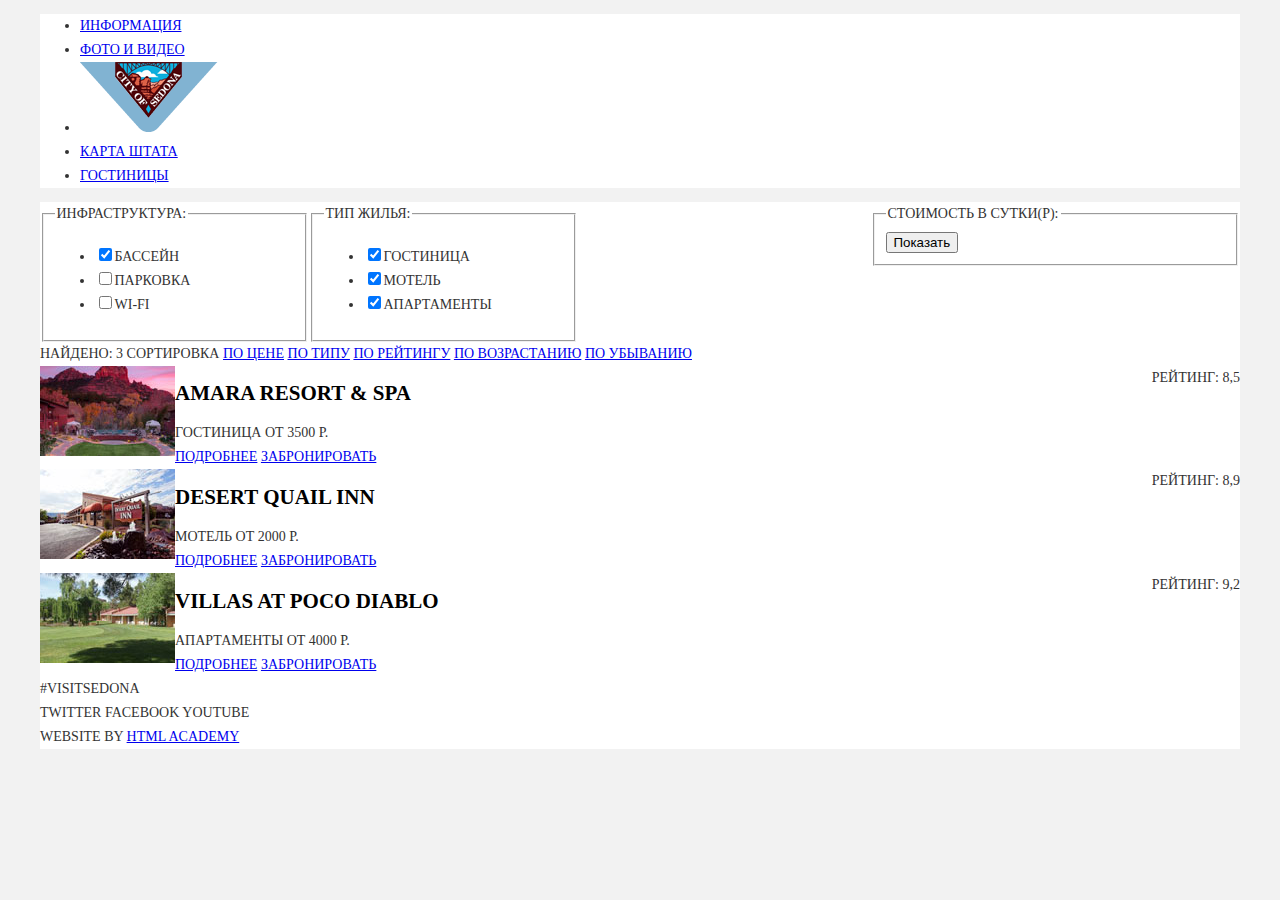
==== catalog.html @ acd62698 "Сетка личного проекта" ====
<!DOCTYPE html>
<html lang="ru">
  <head>
    <meta charset="utf-8">
    <title>HTML Academy: Седона</title>
    <link href="css/style.css" rel="stylesheet">
  </head>
  <body>
    <header class="main-header">
      <div class="container">
        <ul class="main-navigation">
          <li>
            <a href="#">Информация</a>
          </li>
          <li>
            <a href="#">Фото и видео</a>
          </li>
          <li class="logo">
            <a href="#"><img src="img/logo.png" width="138" height="70" alt="Логотип" /></a>
          </li>
          <li>
            <a href="#">Карта штата</a>
          </li>
          <li>
            <a href="#">Гостиницы</a>
          </li>
        </ul>
      </div>
    </header>
    <main class="container">
      <form class="accommodation">
        <fieldset class="accommodation-infrastructure">
          <legend>Инфраструктура:</legend>
          <ul>
            <li><label><input type="checkbox" name="pool" checked />Бассейн</label></li>
            <li><label><input type="checkbox" name="parking" />Парковка</label></li>
            <li><label><input type="checkbox" name="wifi" />Wi-fi</label></li>
          </ul>
        </fieldset>
        <fieldset class="accommodation-type">
          <legend>Тип жилья:</legend>
          <ul>
            <li><label><input type="checkbox" name="hotel" checked />Гостиница</label></li>
            <li><label><input type="checkbox" name="motel" checked />Мотель</label></li>
            <li><label><input type="checkbox" name="apartments" checked />Апартаменты</label></li>
          </ul>
        </fieldset>
        <fieldset class="accommodation-price">
          <legend>Стоимость в сутки(р):</legend>
          <!-- TODO: finish after a screencast -->
          <button type="submit">Показать</button>
        </fieldset>
      </form>
      <section class="catalog">
        <div class="catalog-header">
          <span class="catalog-found-count">Найдено: 3</span>
          <span class="catalog-sort">Сортировка</span>
          <a class="sort-control active" href="#">По цене</a>
          <a class="sort-control" href="#">По типу</a>
          <a class="sort-control" href="#">По рейтингу</a>
          <a class="sort-up" href="#">По возрастанию</a>
          <a class="sort-down active" href="#">По убыванию</a>
        </div>
        <article class="catalog-item">
          <div class="catalog-item-img">
            <img src="img/amara_resort_and_spa.jpg" width="135" height="90" alt="Amara Resort &amp; Spa" />
          </div>
          <div class="catalog-item-info">
            <h2>Amara Resort &amp; Spa</h2>
            <div>
              <span class="catalog-item-type">Гостиница</span>
              <span class="catalog-item-price">от 3500 р.</span>
            </div>
            <div class="catalog-item-buttons">
              <a class="btn btn-more" href="#">Подробнее</a>
              <a class="btn btn-book" href="#">Забронировать</a>
            </div>
          </div>
          <div class="catalog-item-other">
            <div class="catalog-item-stars">
            </div>
            <div class="catalog-item-rating">
              Рейтинг: 8,5
            </div>
          </div>
        </article>
        <article class="catalog-item">
          <div class="catalog-item-img">
            <img src="img/desert_quail_inn.jpg" width="135" height="90" alt="Desert Quail Inn" />
          </div>
          <div class="catalog-item-info">
            <h2>Desert Quail Inn</h2>
            <div>
              <span class="catalog-item-type">Мотель</span>
              <span class="catalog-item-price">от 2000 р.</span>
            </div>
            <div class="catalog-item-buttons">
              <a class="btn btn-more" href="#">Подробнее</a>
              <a class="btn btn-book" href="#">Забронировать</a>
            </div>
          </div>
          <div class="catalog-item-other">
            <div class="catalog-item-stars">
            </div>
            <div class="catalog-item-rating">
              Рейтинг: 8,9
            </div>
          </div>
        </article>
        <article class="catalog-item">
          <div class="catalog-item-img">
            <img src="img/villas_at_poco_diablo.jpg" width="135" height="90" alt="Villas at Poco Diablo" />
          </div>
          <div class="catalog-item-info">
            <h2>Villas at Poco Diablo</h2>
            <div>
              <span class="catalog-item-type">Апартаменты</span>
              <span class="catalog-item-price">от 4000 р.</span>
            </div>
            <div class="catalog-item-buttons">
              <a class="btn btn-more" href="#">Подробнее</a>
              <a class="btn btn-book" href="#">Забронировать</a>
            </div>
          </div>
          <div class="catalog-item-other">
            <div class="catalog-item-stars">
            </div>
            <div class="catalog-item-rating">
              Рейтинг: 9,2
            </div>
          </div>
        </article>
      </section>
    </main>
    <footer class="main-footer">
      <div class="container">
        <section class="footer-hashtag">
          #visitsedona
        </section>
        <section class="footer-social">
          <a class="social-btn social-btn-twitter">Twitter</a>
          <a class="social-btn social-btn-facebook">Facebook</a>
          <a class="social-btn social-btn-youtube">Youtube</a>
        </section>
        <section class="footer-copyright">
          <!-- Поменял img на a, что бы картинку в фоне можно было бы менять при наведении/клике-->
          Website by <a class="academy" href="http://htmlacademy.ru">HTML Academy</a>
        </section>
      </div>
    </footer>
  </body>
</html>
---- css/style.css ----
body {
  font-size: 14px;
  line-height: 24px;
  color: #333333;
  font-weight: normal;
  font-family: "PT Sans";
  text-transform: uppercase;
  background: #f2f2f2;
}
h1 {
  font-size: 21px;
  line-height: 26px;
  color: #000000;
  font-weight: bold;
}
h2 {
  font-size: 21px;
  line-height: 21px;
  color: #000000;
  font-weight: bold;
}
.container {
  width: 1200px;
  margin-left: auto;
  margin-right: auto;
  background: #ffffff;
}
.index-image {
  margin-bottom: 60px;
}
.intro {
  width: 575px;
  margin-left: auto;
  margin-right: auto;
  text-align: center;
}
.reasons {
  font-size: 0;
  line-height: 0;
}
.reason-item {
  display: inline-block;
  vertical-align: top;
  width: 400px;
  font-size: 14px;
  text-align: center;
  line-height: 21px;
}
.reason-image {
  display: inline-block;
  width: 800px;
}
.recommendations {
  font-size: 0;
}
.recommendation-item {
  display: inline-block;
  vertical-align: top;
  width: 400px;
  font-size: 14px;
  text-align: center;
}
.accommodation::after {
  content: '';
  display: table;
  clear:both;
}
.accommodation-infrastructure {
  float: left;
  width: 240px;
}
.accommodation-type {
  float: left;
  width: 240px;
}
.accommodation-price {
  float: right;
  width: 340px;
}
.catalog-item::after {
  content: '';
  display: table;
  clear:both;
}
.catalog-item-img {
  float: left;
}
.catalog-item-info {
  float: left;
}
.catalog-item-other {
  float: right;
}
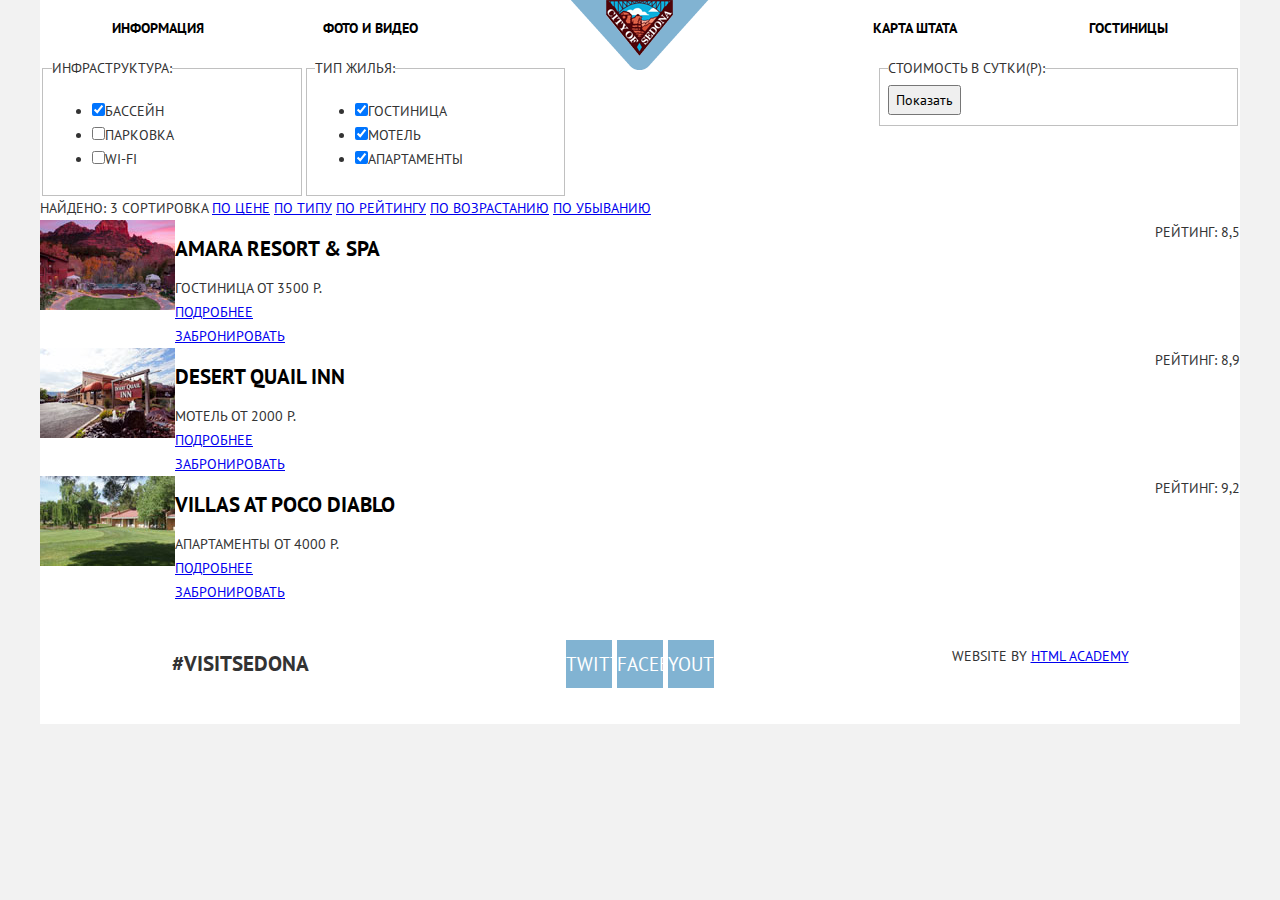
==== commit c57da720: "Декоративные элементы личного проекта (index)" ====
--- a/catalog.html
+++ b/catalog.html
@@ -3,26 +3,28 @@
   <head>
     <meta charset="utf-8">
     <title>HTML Academy: Седона</title>
+    <link href="css/normalize.css" rel="stylesheet">
+    <link href="https://fonts.googleapis.com/css?family=PT+Sans:400,700&subset=cyrillic" rel="stylesheet">
     <link href="css/style.css" rel="stylesheet">
   </head>
   <body>
     <header class="main-header">
       <div class="container">
+        <div class="logo">
+          <a href="#"><img src="img/logo.png" width="138" height="70" alt="Логотип" /></a>
+        </div>
         <ul class="main-navigation">
-          <li>
+          <li class="left">
             <a href="#">Информация</a>
           </li>
-          <li>
+          <li class="left">
             <a href="#">Фото и видео</a>
           </li>
-          <li class="logo">
-            <a href="#"><img src="img/logo.png" width="138" height="70" alt="Логотип" /></a>
+          <li class="right">
+            <a href="#">Гостиницы</a>
           </li>
-          <li>
+          <li class="right">
             <a href="#">Карта штата</a>
-          </li>
-          <li>
-            <a href="#">Гостиницы</a>
           </li>
         </ul>
       </div>
--- a/css/style.css
+++ b/css/style.css
@@ -19,20 +19,110 @@
   color: #000000;
   font-weight: bold;
 }
+/* symbols-sedona start */
+@font-face {
+  font-weight: normal;
+  font-style: normal;
+
+  font-family: "symbols-sedona";
+  src: url("../fonts/symbols-sedona.woff") format("woff"),
+       url("../fonts/symbols-sedona.woff2") format("woff2");
+}
+[class^="icon-"]::before,
+[class*=" icon-"]::before {
+  display: inline-block;
+  width: 1em;
+  margin-right: 0.2em;
+  margin-left: 0.2em;
+  font-weight: normal;
+  line-height: 1em;
+  font-family: "symbols-sedona";
+  text-align: center;
+  text-transform: none;
+  text-decoration: inherit;
+  font-style: normal;
+  font-variant: normal;
+  speak: none;
+}
+.icon-facebook::before { content: "\66"; } /* "f" */
+.icon-twitter::before { content: "\74"; } /* "t" */
+.icon-up-dir::before { content: "\25b2"; } /* "▲" */
+.icon-down-dir::before { content: "\25bc"; } /* "▼" */
+.icon-star::before { content: "\2605"; } /* "★" */
+.icon-check-off::before { content: "\2610"; } /* "☐" */
+.icon-check-on::before { content: "\2611"; } /* "☑" */
+.icon-calendar::before { content: "\e800"; } /* "" */
+.icon-plus::before { content: "\e801"; } /* "" */
+.icon-minus::before { content: "\e802"; } /* "" */
+.icon-youtube::before { content: "\f39e"; } /* "" */
+/* symbols-sedona end */
 .container {
   width: 1200px;
   margin-left: auto;
   margin-right: auto;
   background: #ffffff;
 }
+.sprite {
+    background-image: url('../img/spritesheet.png');
+    background-repeat: no-repeat;
+    display: block;
+}
+.logo {
+  position: absolute;
+  top: 0;
+  left: 50%;
+  margin-left: -69px;
+}
+.main-navigation {
+  margin: 0;
+  padding: 0 72px;
+  list-style: none;
+}
+.main-navigation .left{
+  float: left;
+  text-align: left;
+}
+.main-navigation .right{
+  float: right;
+  text-align: right;
+}
+.main-navigation li {
+  display: inline-block;
+  width: 20%;
+  vertical-align: top;
+}
+.main-navigation a {
+  line-height: 56px;
+  text-decoration: none;
+  color: #000000;
+  font-weight: bold;
+  white-space: nowrap;
+}
 .index-image {
-  margin-bottom: 60px;
+  margin-bottom: 57px;
 }
 .intro {
   width: 575px;
   margin-left: auto;
   margin-right: auto;
-  text-align: center;
+  margin-bottom: 50px;
+  text-align: center;
+  line-height: 26px;
+}
+.intro h1{
+  margin-bottom: 25px;
+  font-size: 21px;
+  font-weight: bold;
+}
+.light-blue-bg {
+  background-color: #81b3d2;
+  color: #ffffff;
+}
+.light-blue-bg h2{
+  color: #ffffff;
+}
+.light-gray-bg {
+  background-color: #eeeeee;
 }
 .reasons {
   font-size: 0;
@@ -41,10 +131,24 @@
 .reason-item {
   display: inline-block;
   vertical-align: top;
+  padding-top: 37px;
+  padding-left: 46px;
+  padding-right: 46px;
   width: 400px;
+  min-height: 256px;
+  box-sizing: border-box;
   font-size: 14px;
   text-align: center;
   line-height: 21px;
+}
+.reason-item.reason-item-bottom {
+  padding-top: 30px;
+}
+.reason-item h2 {
+  margin-bottom: 22px;
+}
+.reason-item .reason-num {
+  margin-bottom: 22px;
 }
 .reason-image {
   display: inline-block;
@@ -54,11 +158,271 @@
   font-size: 0;
 }
 .recommendation-item {
+  position: relative;
   display: inline-block;
   vertical-align: top;
+  padding-top: 147px;
+  padding-left: 54px;
+  padding-right: 54px;
   width: 400px;
-  font-size: 14px;
-  text-align: center;
+  box-sizing: border-box;
+  font-size: 14px;
+  text-align: center;
+}
+.recommendation-item h2 {
+  margin-bottom: 22px;
+  line-height: 21px;
+}
+.recommendation-item p {
+  margin-bottom: 85px;
+  line-height: 21px;
+}
+.sprite-icon_food {
+  position: absolute;
+  top: 60px;
+  left: 50%;
+  margin-left: -37px;
+  width: 74px;
+  height: 70px;
+  background-position: -128px -5px;
+}
+.sprite-icon_gift {
+  position: absolute;
+  top: 60px;
+  left: 50%;
+  margin-left: -32px;
+  width: 64px;
+  height: 76px;
+  background-position: -128px -85px;
+}
+.sprite-icon_house {
+  position: absolute;
+  top: 60px;
+  left: 50%;
+  margin-left: -37px;
+  width: 75px;
+  height: 72px;
+  background-position: -5px -171px;
+}
+.hotels-search {
+  width: 450px;
+  padding-top: 55px;
+  margin-left: auto;
+  margin-right: auto;
+  text-align: center;
+}
+.hotels-search-promo {
+  margin-bottom: 30px;
+  font-size: 30px;
+  font-weight: bold;
+  line-height: 24px;
+  color: #000000;
+}
+.hotels-search p {
+  margin-bottom: 45px;
+}
+.btn {
+  display: block;
+  cursor: pointer;
+}
+.btn-hotel {
+  width: 568px;
+  height: 86px;
+  margin-left: auto;
+  margin-right: auto;
+  color: #ffffff;
+  background-color: #766357;
+  font-size: 21px;
+  font-weight: bold;
+  line-height: 86px;
+  text-transform: uppercase;
+  text-align: center;
+  text-decoration: none;
+}
+.btn-hotel:hover {
+  background-color: #604e43;
+}
+.btn-hotel:active {
+  background-color: #503e33;
+  color: #857871;
+}
+.hotels-map {
+  position: relative;
+}
+.modal {
+  display: block;
+}
+.modal-booking {
+  position: absolute;
+  top: 0;
+  left: 50%;
+  margin-left: -284px;
+  width: 568px;
+  padding-top: 41px;
+  min-height: 395px;
+  box-sizing: border-box;
+  background-color: #fff;
+  font-size: 14px;
+  font-weight: bold;
+  color: #000000;
+}
+.modal-booking table {
+  width: 458px;
+  margin-left: auto;
+  margin-right: auto;
+  font-size: 0;
+  vertical-align: middle;
+}
+.booking-small-cell {
+  width: 115px;
+  font-size: 14px;
+}
+.booking-big-cell {
+  position: relative;
+  width: 344px;
+  padding-top: 14px;
+  padding-bottom: 14px;
+}
+.booking-date {
+  width: 100%;
+  height: 38px;
+  box-sizing: border-box;
+  padding-left: 10px;
+  border-width: 0;
+  font-size: 14px;
+  background-color: #f2f2f2;
+  text-transform: uppercase;
+}
+.icon-calendar {
+  position: absolute;
+  top: 50%;
+  right:8px;
+  margin-top: -12px;
+  font-size: 21px;
+  color: #c2c2c2;
+  cursor: pointer;
+}
+.icon-calendar:hover {
+  color: #000000;
+}
+.icon-calendar:active {
+  color: #81b3d2;
+}
+.modal-booking-counter {
+  display: inline-block;
+  box-sizing: border-box;
+  width: 38px;
+  height: 38px;
+  font-size: 14px;
+  border-width: 0;
+  background-color: #f2f2f2;
+  text-align: center;
+}
+.btn-qty {
+  display: inline-block;
+  width: 38px;
+  height: 38px;
+  border-width: 0;
+  font-size: 14px;
+  background-color: #f2f2f2;
+  text-align: center;
+  color: #a9a9a9;
+}
+.btn-qty:hover {
+  color: #000000;
+}
+.btn-qty:active {
+  color: #81b3d2;
+}
+.booking-adults-count {
+  float: left;
+}
+.booking-children {
+  float: left;
+  padding-left: 50px;
+  font-size: 14px;
+  line-height: 38px;
+}
+.booking-children-count {
+  float: right;
+}
+.btn-hotel-search {
+  width: 455px;
+  height: 58px;
+  margin-top: 40px;
+  margin-left: auto;
+  margin-right: auto;
+  background-color: #81b3d2;
+  border-width: 0;
+  font-size: 21px;
+  text-transform: uppercase;
+  color: #ffffff;
+}
+.btn-hotel-search:hover {
+  background-color: #669ec0;
+}
+.btn-hotel-search:active {
+  background-color: #5496bd;
+  color: #88b6d1;
+}
+.main-footer {
+  font-size: 0;
+  text-align: center;
+}
+.main-footer-index {
+  opacity: 0.9;
+  margin-top: -120px;
+}
+.footer-hashtag, .footer-social, .footer-copyright {
+  display: inline-block;
+  vertical-align: top;
+  min-height: 120px;
+  box-sizing: border-box;
+  width: 400px;
+  text-align: center;
+}
+.footer-hashtag {
+  font-size: 21px;
+  font-weight: bold;
+  line-height: 120px;
+}
+.footer-social {
+  font-size: 19px;
+}
+.social-btn {
+  display: inline-block;
+  vertical-align: top;
+  margin-top: 36px;
+  width: 46px;
+  height: 48px;
+  line-height: 48px;
+  text-align: center;
+  color: #ffffff;
+  background-color: #81b3d2;
+}
+.social-btn:hover {
+  background-color: #669ec0;
+}
+.social-btn:active {
+  background-color: #5496bd;
+  color: #88b6d1;
+}
+.footer-copyright {
+  padding-top: 40px;
+  font-size: 14px;
+}
+.sprite-academy_logo {
+  display: inline-block;
+  vertical-align: middle;
+  width: 113px;
+  height: 39px;
+  background-position: -5px -5px;
+}
+.sprite-academy_logo:hover {
+  background-position: -5px -103px;
+}
+.sprite-academy_logo:active {
+  background-position: -5px -54px;
 }
 .accommodation::after {
   content: '';
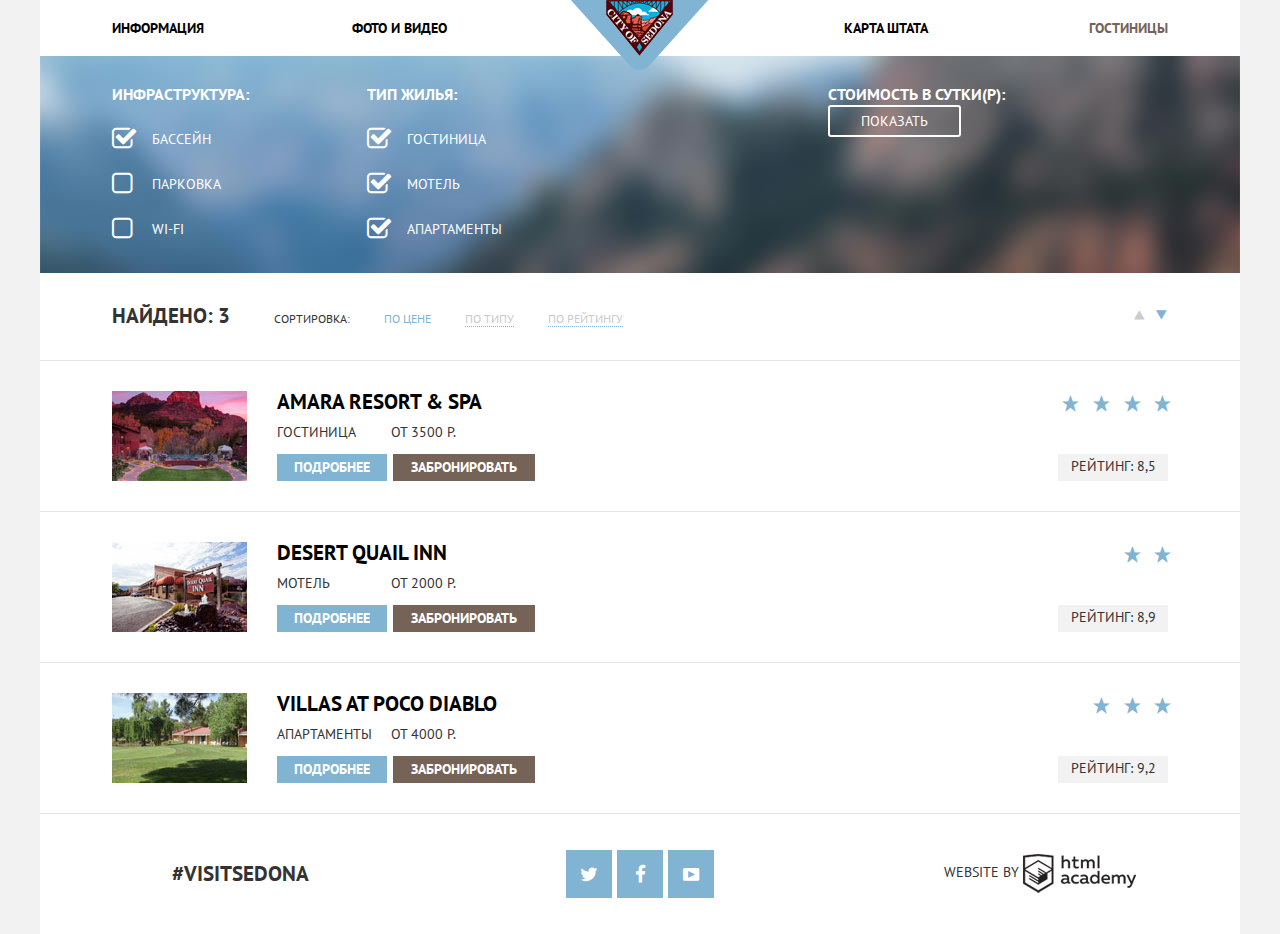
==== commit 0da2181e: "Декоративные элементы личного проекта (catalog)" ====
--- a/catalog.html
+++ b/catalog.html
@@ -21,7 +21,7 @@
             <a href="#">Фото и видео</a>
           </li>
           <li class="right">
-            <a href="#">Гостиницы</a>
+            <a class="active" href="#">Гостиницы</a>
           </li>
           <li class="right">
             <a href="#">Карта штата</a>
@@ -34,34 +34,34 @@
         <fieldset class="accommodation-infrastructure">
           <legend>Инфраструктура:</legend>
           <ul>
-            <li><label><input type="checkbox" name="pool" checked />Бассейн</label></li>
-            <li><label><input type="checkbox" name="parking" />Парковка</label></li>
-            <li><label><input type="checkbox" name="wifi" />Wi-fi</label></li>
+            <li><input type="checkbox" name="pool" id="chk_pool" checked /><label for="chk_pool">Бассейн</label></li>
+            <li><input type="checkbox" name="parking" id="chk_parking" /><label for="chk_parking">Парковка</label></li>
+            <li><input type="checkbox" name="wifi" id="chk_wifi" /><label for="chk_wifi">Wi-fi</label></li>
           </ul>
         </fieldset>
         <fieldset class="accommodation-type">
           <legend>Тип жилья:</legend>
           <ul>
-            <li><label><input type="checkbox" name="hotel" checked />Гостиница</label></li>
-            <li><label><input type="checkbox" name="motel" checked />Мотель</label></li>
-            <li><label><input type="checkbox" name="apartments" checked />Апартаменты</label></li>
+            <li><input type="checkbox" name="hotel" id="chk_hotel" checked /><label for="chk_hotel">Гостиница</label></li>
+            <li><input type="checkbox" name="motel" id="chk_motel" checked /><label for="chk_motel">Мотель</label></li>
+            <li><input type="checkbox" name="apartments" id="chk_apartments" checked /><label for="chk_apartments">Апартаменты</label></li>
           </ul>
         </fieldset>
         <fieldset class="accommodation-price">
           <legend>Стоимость в сутки(р):</legend>
           <!-- TODO: finish after a screencast -->
-          <button type="submit">Показать</button>
+          <button class="btn btn-filter" type="submit">Показать</button>
         </fieldset>
       </form>
       <section class="catalog">
         <div class="catalog-header">
           <span class="catalog-found-count">Найдено: 3</span>
-          <span class="catalog-sort">Сортировка</span>
+          <span class="catalog-sort">Сортировка:</span>
           <a class="sort-control active" href="#">По цене</a>
           <a class="sort-control" href="#">По типу</a>
           <a class="sort-control" href="#">По рейтингу</a>
-          <a class="sort-up" href="#">По возрастанию</a>
-          <a class="sort-down active" href="#">По убыванию</a>
+          <a class="sort-dir icon-down-dir active" href="#"></a>
+          <a class="sort-dir icon-up-dir" href="#"></a>
         </div>
         <article class="catalog-item">
           <div class="catalog-item-img">
@@ -80,6 +80,10 @@
           </div>
           <div class="catalog-item-other">
             <div class="catalog-item-stars">
+              <i class="icon-star"></i>
+              <i class="icon-star"></i>
+              <i class="icon-star"></i>
+              <i class="icon-star"></i>
             </div>
             <div class="catalog-item-rating">
               Рейтинг: 8,5
@@ -92,7 +96,7 @@
           </div>
           <div class="catalog-item-info">
             <h2>Desert Quail Inn</h2>
-            <div>
+            <div class="catalog-item-text">
               <span class="catalog-item-type">Мотель</span>
               <span class="catalog-item-price">от 2000 р.</span>
             </div>
@@ -103,6 +107,8 @@
           </div>
           <div class="catalog-item-other">
             <div class="catalog-item-stars">
+              <i class="icon-star"></i>
+              <i class="icon-star"></i>
             </div>
             <div class="catalog-item-rating">
               Рейтинг: 8,9
@@ -126,6 +132,9 @@
           </div>
           <div class="catalog-item-other">
             <div class="catalog-item-stars">
+              <i class="icon-star"></i>
+              <i class="icon-star"></i>
+              <i class="icon-star"></i>
             </div>
             <div class="catalog-item-rating">
               Рейтинг: 9,2
@@ -140,13 +149,12 @@
           #visitsedona
         </section>
         <section class="footer-social">
-          <a class="social-btn social-btn-twitter">Twitter</a>
-          <a class="social-btn social-btn-facebook">Facebook</a>
-          <a class="social-btn social-btn-youtube">Youtube</a>
+          <a class="social-btn" href="#"><span class="icon-twitter"></span></a>
+          <a class="social-btn" href="#"><span class="icon-facebook"></span></a>
+          <a class="social-btn" href="#"><span class="icon-youtube"></span></a>
         </section>
         <section class="footer-copyright">
-          <!-- Поменял img на a, что бы картинку в фоне можно было бы менять при наведении/клике-->
-          Website by <a class="academy" href="http://htmlacademy.ru">HTML Academy</a>
+          Website by <a class="academy" href="http://htmlacademy.ru"><i class="sprite sprite-academy_logo"></i></a>
         </section>
       </div>
     </footer>
--- a/css/style.css
+++ b/css/style.css
@@ -78,6 +78,11 @@
   padding: 0 72px;
   list-style: none;
 }
+.main-navigation::after {
+  content: '';
+  display: table;
+  clear:both;
+}
 .main-navigation .left{
   float: left;
   text-align: left;
@@ -88,7 +93,7 @@
 }
 .main-navigation li {
   display: inline-block;
-  width: 20%;
+  width: 240px;
   vertical-align: top;
 }
 .main-navigation a {
@@ -97,6 +102,21 @@
   color: #000000;
   font-weight: bold;
   white-space: nowrap;
+}
+.main-navigation a:hover {
+  color: #81b3d2;
+}
+.main-navigation a:active {
+  color: #b2b2b2;
+}
+.main-navigation a.active {
+  color: #766357;
+}
+.main-navigation a.active:hover {
+  color: #604e43;
+}
+.main-navigation a.active:active {
+  color: #d6d0cc;
 }
 .index-image {
   margin-bottom: 57px;
@@ -424,22 +444,160 @@
 .sprite-academy_logo:active {
   background-position: -5px -54px;
 }
+.accommodation {
+  min-height: 217px;
+  padding-left: 72px;
+  padding-right: 72px;
+  padding-top: 28px;
+  box-sizing: border-box;
+  background: url(../img/sedona_blurred.jpg) no-repeat 0 0;
+  background-size: 100%;
+  color: #ffffff;
+}
 .accommodation::after {
   content: '';
   display: table;
   clear:both;
 }
+.accommodation legend {
+  font-weight: bold;
+  font-size: 16px;
+  line-height: 21px;
+}
+.accommodation fieldset {
+  margin: 0;
+  padding: 0;
+}
+.accommodation ul {
+  list-style: none;
+  margin: 0;
+  padding: 0;
+  font-size: 14px;
+  line-height: 21px;
+}
 .accommodation-infrastructure {
   float: left;
-  width: 240px;
+  width: 255px;
+  border-width: 0;
 }
 .accommodation-type {
   float: left;
-  width: 240px;
+  width: 255px;
+  border-width: 0;
 }
 .accommodation-price {
   float: right;
   width: 340px;
+  border-width: 0;
+}
+input[type="checkbox"] {
+  display: none;
+}
+input[type="checkbox"] + label {
+  display: table;
+  margin: 24px 0;
+  line-height: 21px;
+  padding-left: 40px;
+  position: relative;
+  cursor: pointer;
+}
+input[type="checkbox"] + label::before {
+  content: "\2610";
+  position: absolute;
+  top: 0;
+  left: 0;
+  width: 10px;
+  height: 10px;
+  font-family: "symbols-sedona";
+  font-size: 26px;
+}
+input[type="checkbox"]:checked + label::before {
+  content: "\2611";
+}
+input[type="checkbox"]:disabled + label::before {
+  color: #6a6a6a;
+}
+.btn-filter {
+  width: 133px;
+  height: 32px;
+  box-sizing: border-box;
+  border: 2px solid #ffffff;
+  border-radius: 3px;
+  color: #ffffff;
+  font-size: 14px;
+  line-height: 21px;
+  text-transform: uppercase;
+  background-color: transparent;
+}
+.btn-filter:hover {
+  color: #000000;
+  background-color: #ffffff;
+}
+.catalog-header {
+  margin-bottom: 30px;
+  padding: 30px 72px;
+  border-bottom: 1px solid #e5e5e5;
+}
+.catalog-found-count {
+  margin-right: 40px;
+  font-size: 21px;
+  font-weight: bold;
+  line-height: 26px;
+}
+.catalog-sort {
+  margin-right: 30px;
+  font-size: 12px;
+  line-height: 18px;
+}
+.sort-control {
+  margin-right: 30px;
+  font-size: 12px;
+  line-height: 18px;
+  color: #cacaca;
+  text-decoration: none;
+  border-bottom: 1px dotted #81b3d2;
+}
+.sort-control:hover {
+  color: #81b3d2;
+}
+.sort-control:active {
+  color: #000000;
+  border-bottom: 0;
+}
+.sort-control.active {
+  color: #81b3d2;
+  border-bottom: 0;
+  cursor: default;
+}
+.sort-dir {
+  float: right;
+  margin-right: -10px;
+  text-decoration: none;
+  color: #cccccc;
+  font-size: 23px;
+  line-height: 20px;
+}
+.sort-dir:hover {
+  color: #000000;
+}
+.sort-dir:active {
+  color: #81b3d2;
+}
+.sort-dir.active {
+  color: #81b3d2;
+  cursor: default;
+}
+.catalog-item {
+  position: relative;
+  min-height: 90px;
+  box-sizing: border-box;
+  margin-bottom: 30px;
+  padding: 0 72px;
+  padding-bottom: 30px;
+  border-bottom: 1px solid #e5e5e5;
+}
+.catalog-item:last-child {
+  margin-bottom: 0;
 }
 .catalog-item::after {
   content: '';
@@ -448,10 +606,89 @@
 }
 .catalog-item-img {
   float: left;
+  margin-right: 30px;
+
+}
+.catalog-item-img img {
+  vertical-align: top;
 }
 .catalog-item-info {
   float: left;
 }
+.catalog-item-info h2 {
+  margin: 0;
+  margin-bottom: 8px;
+  font-size: 21px;
+  font-weight: bold;
+}
+
+.catalog-item-type, .catalog-item-price {
+  display: inline-block;
+  vertical-align: top;
+  width: 110px;
+}
+.catalog-item-price {
+  display: inline-block;
+  vertical-align: top;
+}
+.catalog-item-buttons {
+  position: absolute;
+  bottom: 30px;
+  left: 237px;
+  font-size: 0;
+}
+.catalog-item-buttons .btn {
+  display: inline-block;
+  vertical-align: top;
+  line-height: 27px;
+  text-align: center;
+  text-decoration: none;
+  font-size: 14px;
+  font-weight: bold;
+  color: #ffffff;
+}
+.btn-more {
+  margin-right: 6px;
+  width: 110px;
+  height: 27px;
+  background-color: #81b3d2;
+}
+.btn-more:hover {
+  background-color: #669ec0;
+}
+.btn-more:active {
+  background-color: #5496bd;
+  color: #88b6d1;
+}
+.btn-book {
+  width: 142px;
+  height: 27px;
+  background-color: #766357;
+}
+.btn-book:hover {
+  background-color: #604e43;
+}
+.btn-book:active {
+  background-color: #503e33;
+  color: #857871;
+}
 .catalog-item-other {
   float: right;
 }
+.catalog-item-stars {
+  margin-right: -8px;
+  text-align: right;
+}
+.catalog-item-stars .icon-star {
+  font-size: 19px;
+  color: #81b3d2;
+}
+.catalog-item-rating {
+  position: absolute;
+  bottom: 30px;
+  right: 72px;
+  width: 110px;
+  height: 27px;
+  background-color: #f2f2f2;
+  text-align: center;
+}
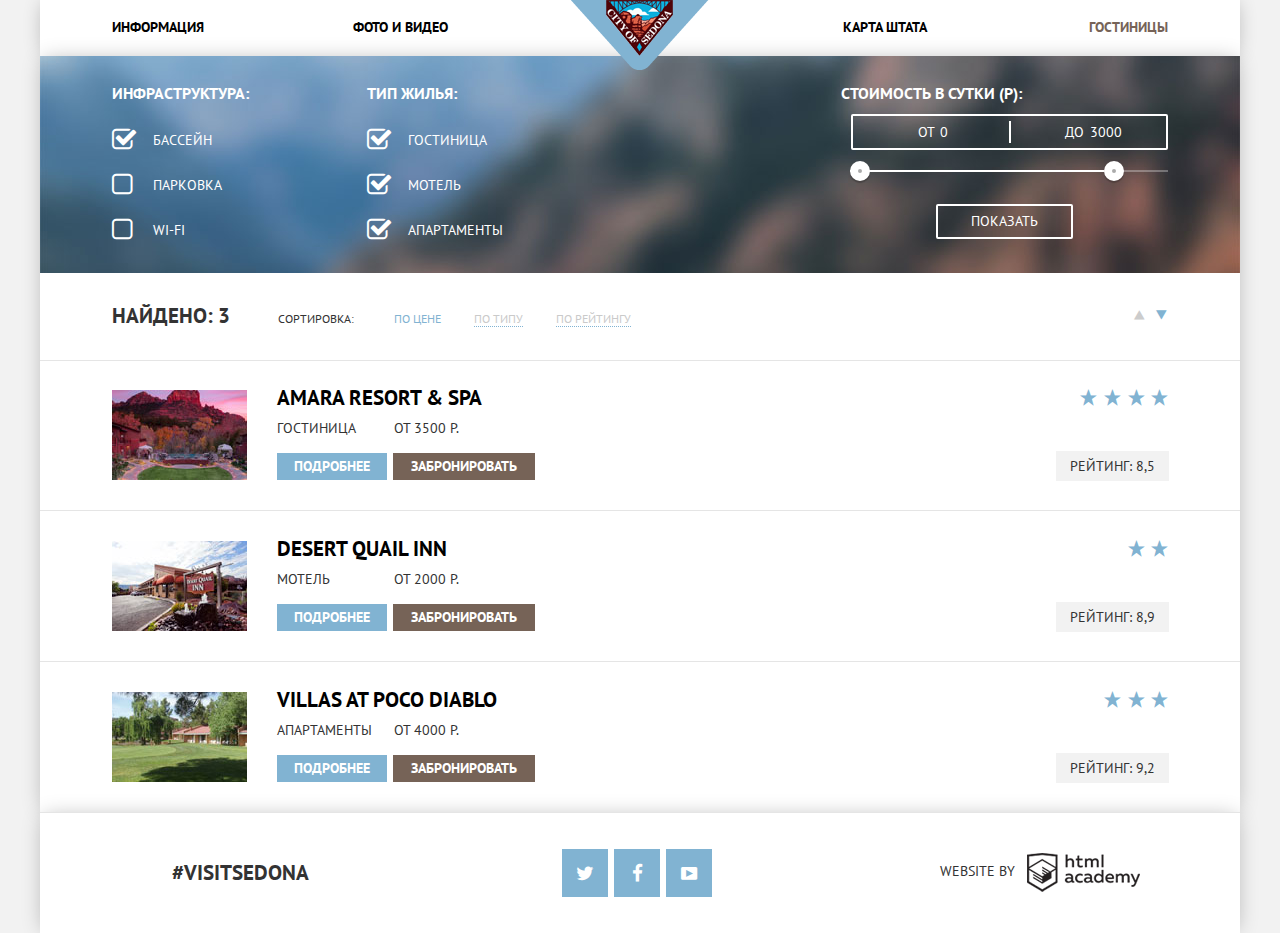
==== commit af711446: "Работа над ошибками" ====
--- a/catalog.html
+++ b/catalog.html
@@ -11,17 +11,17 @@
     <header class="main-header">
       <div class="container">
         <div class="logo">
-          <a href="#"><img src="img/logo.png" width="138" height="70" alt="Логотип" /></a>
+          <a href="index.html"><img src="img/logo.png" width="138" height="70" alt="Логотип" /></a>
         </div>
         <ul class="main-navigation">
           <li class="left">
-            <a href="#">Информация</a>
+            <a href="index.html">Информация</a>
           </li>
           <li class="left">
             <a href="#">Фото и видео</a>
           </li>
           <li class="right">
-            <a class="active" href="#">Гостиницы</a>
+            <a class="active">Гостиницы</a>
           </li>
           <li class="right">
             <a href="#">Карта штата</a>
@@ -30,8 +30,8 @@
       </div>
     </header>
     <main class="container">
-      <form class="accommodation">
-        <fieldset class="accommodation-infrastructure">
+      <form class="filter">
+        <fieldset class="filter-infrastructure">
           <legend>Инфраструктура:</legend>
           <ul>
             <li><input type="checkbox" name="pool" id="chk_pool" checked /><label for="chk_pool">Бассейн</label></li>
@@ -39,7 +39,7 @@
             <li><input type="checkbox" name="wifi" id="chk_wifi" /><label for="chk_wifi">Wi-fi</label></li>
           </ul>
         </fieldset>
-        <fieldset class="accommodation-type">
+        <fieldset class="filter-type">
           <legend>Тип жилья:</legend>
           <ul>
             <li><input type="checkbox" name="hotel" id="chk_hotel" checked /><label for="chk_hotel">Гостиница</label></li>
@@ -47,9 +47,19 @@
             <li><input type="checkbox" name="apartments" id="chk_apartments" checked /><label for="chk_apartments">Апартаменты</label></li>
           </ul>
         </fieldset>
-        <fieldset class="accommodation-price">
-          <legend>Стоимость в сутки(р):</legend>
-          <!-- TODO: finish after a screencast -->
+        <fieldset class="filter-range">
+          <legend class="filter-range-title">Стоимость в сутки (р):</legend>
+          <div class="price-controls">
+            <label class="min-price">от <input type="text" name="min-price" value="0" /></label>
+            <label class="max-price">до <input type="text" name="max-price" value="3000" /></label>
+          </div>
+          <div class="range-controls">
+            <div class="scale">
+              <div class="bar"></div>
+            </div>
+            <div class="range-toggle range-toggle-min"></div>
+            <div class="range-toggle range-toggle-max"></div>
+          </div>
           <button class="btn btn-filter" type="submit">Показать</button>
         </fieldset>
       </form>
@@ -78,16 +88,14 @@
               <a class="btn btn-book" href="#">Забронировать</a>
             </div>
           </div>
-          <div class="catalog-item-other">
-            <div class="catalog-item-stars">
-              <i class="icon-star"></i>
-              <i class="icon-star"></i>
-              <i class="icon-star"></i>
-              <i class="icon-star"></i>
-            </div>
-            <div class="catalog-item-rating">
-              Рейтинг: 8,5
-            </div>
+          <div class="catalog-item-stars">
+            <i class="icon-star"></i>
+            <i class="icon-star"></i>
+            <i class="icon-star"></i>
+            <i class="icon-star"></i>
+          </div>
+          <div class="catalog-item-rating">
+            Рейтинг: 8,5
           </div>
         </article>
         <article class="catalog-item">
@@ -149,9 +157,9 @@
           #visitsedona
         </section>
         <section class="footer-social">
-          <a class="social-btn" href="#"><span class="icon-twitter"></span></a>
-          <a class="social-btn" href="#"><span class="icon-facebook"></span></a>
-          <a class="social-btn" href="#"><span class="icon-youtube"></span></a>
+          <a class="social-btn" href="#">Twitter <span class="icon-twitter"></span></a>
+          <a class="social-btn" href="#">Facebook <span class="icon-facebook"></span></a>
+          <a class="social-btn" href="#">Youtube <span class="icon-youtube"></span></a>
         </section>
         <section class="footer-copyright">
           Website by <a class="academy" href="http://htmlacademy.ru"><i class="sprite sprite-academy_logo"></i></a>
--- a/css/style.css
+++ b/css/style.css
@@ -3,7 +3,7 @@
   line-height: 24px;
   color: #333333;
   font-weight: normal;
-  font-family: "PT Sans";
+  font-family: "PT Sans", "Arial", sans-serif;
   text-transform: uppercase;
   background: #f2f2f2;
 }
@@ -18,6 +18,13 @@
   line-height: 21px;
   color: #000000;
   font-weight: bold;
+}
+button:active, button:focus {
+  outline: none;
+}
+img {
+	max-width: 100%;
+	height: auto;
 }
 /* symbols-sedona start */
 @font-face {
@@ -61,6 +68,7 @@
   margin-left: auto;
   margin-right: auto;
   background: #ffffff;
+  box-shadow: 0 0 20px -4px rgba(0, 0, 0, 0.3);
 }
 .sprite {
     background-image: url('../img/spritesheet.png');
@@ -93,13 +101,17 @@
 }
 .main-navigation li {
   display: inline-block;
-  width: 240px;
+  vertical-align: top;
+  width: 241px;
+  padding-top: 14px;
+  padding-bottom: 16px;
   vertical-align: top;
 }
 .main-navigation a {
-  line-height: 56px;
   text-decoration: none;
   color: #000000;
+  font-size: 14px;
+  line-height: 26px;
   font-weight: bold;
   white-space: nowrap;
 }
@@ -111,6 +123,7 @@
 }
 .main-navigation a.active {
   color: #766357;
+  cursor: pointer;
 }
 .main-navigation a.active:hover {
   color: #604e43;
@@ -119,18 +132,18 @@
   color: #d6d0cc;
 }
 .index-image {
-  margin-bottom: 57px;
+  margin-bottom: 53px;
 }
 .intro {
   width: 575px;
   margin-left: auto;
   margin-right: auto;
-  margin-bottom: 50px;
+  margin-bottom: 51px;
   text-align: center;
   line-height: 26px;
 }
 .intro h1{
-  margin-bottom: 25px;
+  margin-bottom: 27px;
   font-size: 21px;
   font-weight: bold;
 }
@@ -165,14 +178,20 @@
   padding-top: 30px;
 }
 .reason-item h2 {
-  margin-bottom: 22px;
+  margin-bottom: 24px;
+  padding-left: 78px;
+  padding-right: 79px;
 }
 .reason-item .reason-num {
   margin-bottom: 22px;
 }
 .reason-image {
   display: inline-block;
+  vertical-align: top;
   width: 800px;
+}
+.reason-info {
+  padding: 0 3px;
 }
 .recommendations {
   font-size: 0;
@@ -181,20 +200,20 @@
   position: relative;
   display: inline-block;
   vertical-align: top;
-  padding-top: 147px;
+  padding-top: 144px;
   padding-left: 54px;
   padding-right: 54px;
   width: 400px;
+  min-height: 330px;
   box-sizing: border-box;
   font-size: 14px;
   text-align: center;
 }
 .recommendation-item h2 {
-  margin-bottom: 22px;
+  margin-bottom: 24px;
   line-height: 21px;
 }
 .recommendation-item p {
-  margin-bottom: 85px;
   line-height: 21px;
 }
 .sprite-icon_food {
@@ -208,7 +227,7 @@
 }
 .sprite-icon_gift {
   position: absolute;
-  top: 60px;
+  top: 56px;
   left: 50%;
   margin-left: -32px;
   width: 64px;
@@ -226,23 +245,25 @@
 }
 .hotels-search {
   width: 450px;
-  padding-top: 55px;
+  padding-top: 53px;
   margin-left: auto;
   margin-right: auto;
   text-align: center;
 }
 .hotels-search-promo {
-  margin-bottom: 30px;
+  margin-bottom: 27px;
   font-size: 30px;
   font-weight: bold;
-  line-height: 24px;
+  line-height: 30px;
   color: #000000;
 }
 .hotels-search p {
-  margin-bottom: 45px;
+  margin-bottom: 47px;
 }
 .btn {
   display: block;
+  border: 0;
+  background: none;
   cursor: pointer;
 }
 .btn-hotel {
@@ -278,36 +299,36 @@
   left: 50%;
   margin-left: -284px;
   width: 568px;
-  padding-top: 41px;
+  padding: 55px;
   min-height: 395px;
   box-sizing: border-box;
   background-color: #fff;
   font-size: 14px;
   font-weight: bold;
   color: #000000;
-}
-.modal-booking table {
-  width: 458px;
-  margin-left: auto;
-  margin-right: auto;
+  box-shadow:
+    -5px 5px 20px -4px rgba(0, 0, 0, 0.3),
+    5px 5px 20px -4px rgba(0, 0, 0, 0.3);
+}
+.booking-row {
+  position: relative;
+  margin-bottom: 30px;
   font-size: 0;
-  vertical-align: middle;
-}
-.booking-small-cell {
-  width: 115px;
-  font-size: 14px;
-}
-.booking-big-cell {
-  position: relative;
-  width: 344px;
-  padding-top: 14px;
-  padding-bottom: 14px;
+}
+.modal-booking label {
+  display: inline-block;
+  vertical-align: top;
+  width: 112px;
+  padding: 6px 0;
+  box-sizing: border-box;
+  font-size: 14px;
 }
 .booking-date {
-  width: 100%;
+  width: 346px;
   height: 38px;
   box-sizing: border-box;
-  padding-left: 10px;
+  padding-left: 14px;
+  padding-right: 38px;
   border-width: 0;
   font-size: 14px;
   background-color: #f2f2f2;
@@ -316,8 +337,8 @@
 .icon-calendar {
   position: absolute;
   top: 50%;
-  right:8px;
-  margin-top: -12px;
+  right: 0px;
+  margin-top: -14px;
   font-size: 21px;
   color: #c2c2c2;
   cursor: pointer;
@@ -330,6 +351,7 @@
 }
 .modal-booking-counter {
   display: inline-block;
+  vertical-align: top;
   box-sizing: border-box;
   width: 38px;
   height: 38px;
@@ -340,6 +362,7 @@
 }
 .btn-qty {
   display: inline-block;
+  vertical-align: top;
   width: 38px;
   height: 38px;
   border-width: 0;
@@ -354,8 +377,17 @@
 .btn-qty:active {
   color: #81b3d2;
 }
-.booking-adults-count {
-  float: left;
+.booking-count-block {
+  display: inline-block;
+  vertical-align: top;
+  width: 117px;
+}
+.booking-count-block.right {
+  text-align: right;
+}
+.booking-row label.right {
+  text-align: right;
+  padding-right: 24px;
 }
 .booking-children {
   float: left;
@@ -363,13 +395,10 @@
   font-size: 14px;
   line-height: 38px;
 }
-.booking-children-count {
-  float: right;
-}
 .btn-hotel-search {
   width: 455px;
   height: 58px;
-  margin-top: 40px;
+  margin-top: 54px;
   margin-left: auto;
   margin-right: auto;
   background-color: #81b3d2;
@@ -391,7 +420,7 @@
 }
 .main-footer-index {
   opacity: 0.9;
-  margin-top: -120px;
+  margin-top: -127px;
 }
 .footer-hashtag, .footer-social, .footer-copyright {
   display: inline-block;
@@ -407,16 +436,19 @@
   line-height: 120px;
 }
 .footer-social {
-  font-size: 19px;
+  font-size: 0;
 }
 .social-btn {
   display: inline-block;
   vertical-align: top;
   margin-top: 36px;
+  margin-right: 6px;
   width: 46px;
   height: 48px;
   line-height: 48px;
   text-align: center;
+  font-size: 0;
+  text-decoration: none;
   color: #ffffff;
   background-color: #81b3d2;
 }
@@ -427,6 +459,9 @@
   background-color: #5496bd;
   color: #88b6d1;
 }
+.social-btn span {
+  font-size: 19px;
+}
 .footer-copyright {
   padding-top: 40px;
   font-size: 14px;
@@ -436,6 +471,7 @@
   vertical-align: middle;
   width: 113px;
   height: 39px;
+  margin-left: 8px;
   background-position: -5px -5px;
 }
 .sprite-academy_logo:hover {
@@ -444,61 +480,60 @@
 .sprite-academy_logo:active {
   background-position: -5px -54px;
 }
-.accommodation {
+.filter {
   min-height: 217px;
   padding-left: 72px;
   padding-right: 72px;
-  padding-top: 28px;
+  padding-top: 27px;
   box-sizing: border-box;
-  background: url(../img/sedona_blurred.jpg) no-repeat 0 0;
+  background: url(../img/sedona_blurred.jpg) no-repeat 0 -57px;
   background-size: 100%;
   color: #ffffff;
 }
-.accommodation::after {
+.filter::after {
   content: '';
   display: table;
   clear:both;
 }
-.accommodation legend {
+.filter legend {
+  margin-bottom: 26px;
   font-weight: bold;
   font-size: 16px;
   line-height: 21px;
 }
-.accommodation fieldset {
+.filter fieldset {
   margin: 0;
   padding: 0;
 }
-.accommodation ul {
+.filter ul {
   list-style: none;
   margin: 0;
   padding: 0;
   font-size: 14px;
   line-height: 21px;
 }
-.accommodation-infrastructure {
+.filter li {
+  margin-bottom: 24px;
+}
+.filter-infrastructure {
   float: left;
   width: 255px;
   border-width: 0;
 }
-.accommodation-type {
+.filter-type {
   float: left;
   width: 255px;
   border-width: 0;
 }
-.accommodation-price {
-  float: right;
-  width: 340px;
-  border-width: 0;
-}
 input[type="checkbox"] {
   display: none;
 }
 input[type="checkbox"] + label {
   display: table;
-  margin: 24px 0;
-  line-height: 21px;
-  padding-left: 40px;
   position: relative;
+  padding-left: 41px;
+  font-size: 14px;
+  line-height: 21px;
   cursor: pointer;
 }
 input[type="checkbox"] + label::before {
@@ -517,40 +552,131 @@
 input[type="checkbox"]:disabled + label::before {
   color: #6a6a6a;
 }
+.filter-range {
+  float: right;
+  width: 327px;
+  border-width: 0;
+}
+.filter-range .filter-range-title {
+  margin-bottom: 10px;
+  font-weight: bold;
+  font-size: 16px;
+  line-height: 21px;
+}
+.price-controls {
+  position: relative;
+  height: 32px;
+  margin-bottom: 20px;
+  margin-left: 10px;
+  font-size: 0;
+  border: 2px solid #ffffff;
+  border-radius: 2px;
+}
+.price-controls::after {
+  content: "";
+  position: absolute;
+  top: 50%;
+  left: 50%;
+  width: 2px;
+  height: 22px;
+  background: #ffffff;
+  transform: translate(-50%, -50%);
+}
+.price-controls label {
+  display: inline-block;
+  padding-top: 5px;
+  padding-bottom: 6px;
+  font-size: 14px;
+  line-height: 21px;
+  vertical-align: top;
+  cursor: pointer;
+}
+.price-controls .min-price,
+.price-controls .max-price {
+  width: 90px;
+  padding-left: 65px;
+}
+.price-controls .max-price {
+  padding-left: 57px;
+}
+.price-controls input {
+  width: 50px;
+  margin: 0;
+  color: inherit;
+  font: inherit;
+  background: none;
+  border: none;
+  outline: none;
+}
+.range-controls {
+  position: relative;
+  margin-bottom: 32px;
+  margin-left: 9px;
+}
+.range-controls .scale {
+  height: 2px;
+  background: rgba(255, 255, 255, 0.3);
+}
+.range-controls .bar {
+  width: 80%;
+  height: 2px;
+  background: #ffffff;
+}
+.range-toggle {
+  position: absolute;
+  top: -9px;
+  width: 4px;
+  height: 4px;
+  background: #ababab;
+  border: 8px solid #ffffff;
+  border-radius: 50%;
+  box-shadow: 0 2px 1px 0 rgba(0, 1, 1, 0.2);
+  cursor: pointer;
+}
+.range-toggle:hover {
+  background: #1c4f80;
+}
+.range-toggle-min {
+  left: 0;
+}
+.range-toggle-max {
+  left: 80%;
+}
 .btn-filter {
-  width: 133px;
-  height: 32px;
-  box-sizing: border-box;
+  margin: 0 auto;
+  padding: 5px 33px;
+  font-size: 14px;
+  line-height: 21px;
+  color: #ffffff;
+  text-transform: uppercase;
+  background: transparent;
   border: 2px solid #ffffff;
-  border-radius: 3px;
-  color: #ffffff;
-  font-size: 14px;
-  line-height: 21px;
-  text-transform: uppercase;
-  background-color: transparent;
+  border-radius: 2px;
+  outline: none;
+  cursor: pointer;
 }
 .btn-filter:hover {
   color: #000000;
-  background-color: #ffffff;
+  background: #ffffff;
 }
 .catalog-header {
-  margin-bottom: 30px;
+  margin-bottom: 29px;
   padding: 30px 72px;
   border-bottom: 1px solid #e5e5e5;
 }
 .catalog-found-count {
-  margin-right: 40px;
+  margin-right: 44px;
   font-size: 21px;
   font-weight: bold;
   line-height: 26px;
 }
 .catalog-sort {
-  margin-right: 30px;
+  margin-right: 36px;
   font-size: 12px;
   line-height: 18px;
 }
 .sort-control {
-  margin-right: 30px;
+  margin-right: 29px;
   font-size: 12px;
   line-height: 18px;
   color: #cacaca;
@@ -607,7 +733,6 @@
 .catalog-item-img {
   float: left;
   margin-right: 30px;
-
 }
 .catalog-item-img img {
   vertical-align: top;
@@ -617,15 +742,15 @@
 }
 .catalog-item-info h2 {
   margin: 0;
+  margin-top: -3px;
   margin-bottom: 8px;
   font-size: 21px;
   font-weight: bold;
 }
-
 .catalog-item-type, .catalog-item-price {
   display: inline-block;
   vertical-align: top;
-  width: 110px;
+  width: 113px;
 }
 .catalog-item-price {
   display: inline-block;
@@ -672,23 +797,22 @@
   background-color: #503e33;
   color: #857871;
 }
-.catalog-item-other {
-  float: right;
-}
 .catalog-item-stars {
-  margin-right: -8px;
+  position: absolute;
+  right: 70px;
+  top: -5px;
   text-align: right;
+  font-size: 0;
 }
 .catalog-item-stars .icon-star {
   font-size: 19px;
+  margin-right: -3px;
   color: #81b3d2;
 }
 .catalog-item-rating {
   position: absolute;
-  bottom: 30px;
-  right: 72px;
-  width: 110px;
-  height: 27px;
+  bottom: 29px;
+  right: 71px;
+  padding: 3px 14px;
   background-color: #f2f2f2;
-  text-align: center;
-}
+}
